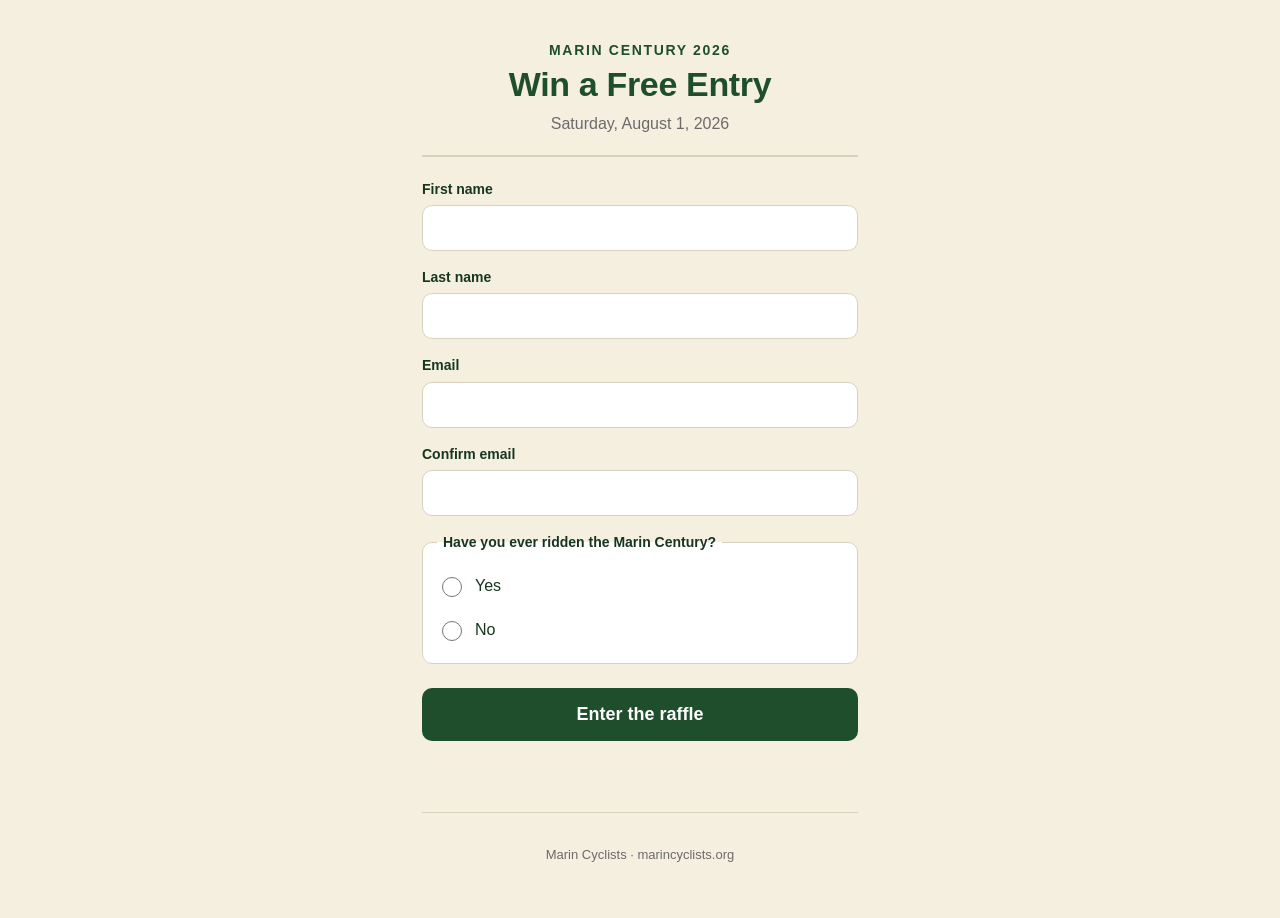
==== index.html @ 7e7071ed "Initial raffle app" ====
<!DOCTYPE html>
<html lang="en">
<head>
<meta charset="UTF-8" />
<meta name="viewport" content="width=device-width, initial-scale=1, maximum-scale=1" />
<meta name="theme-color" content="#1f4e2c" />
<title>Marin Century 2026 Raffle</title>
<link rel="stylesheet" href="styles.css" />
</head>
<body>
<main class="card">
  <header class="hero">
    <p class="kicker">Marin Century 2026</p>
    <h1>Win a Free Entry</h1>
    <p class="subhead">Saturday, August 1, 2026</p>
  </header>

  <!-- Entry form -->
  <form id="raffleForm" novalidate>
    <label>
      First name
      <input type="text" name="firstName" autocomplete="given-name" required />
    </label>

    <label>
      Last name
      <input type="text" name="lastName" autocomplete="family-name" required />
    </label>

    <label>
      Email
      <input type="email" name="email" autocomplete="email" inputmode="email" required />
    </label>

    <label>
      Confirm email
      <input type="email" name="confirmEmail" autocomplete="email" inputmode="email" required />
    </label>

    <fieldset class="radio-group">
      <legend>Have you ever ridden the Marin Century?</legend>
      <label class="radio">
        <input type="radio" name="ridden" value="yes" required /> Yes
      </label>
      <label class="radio">
        <input type="radio" name="ridden" value="no" required /> No
      </label>
    </fieldset>

    <button type="submit" id="submitBtn">Enter the raffle</button>
    <p id="errorMsg" class="error" role="alert" aria-live="polite"></p>
  </form>

  <!-- Sending state -->
  <div id="sending" class="status hidden">
    <div class="spinner" aria-hidden="true"></div>
    <p>Entering you in the raffle…</p>
  </div>

  <!-- Success state -->
  <div id="success" class="status hidden">
    <div class="checkmark" aria-hidden="true">✓</div>
    <h2>You're entered!</h2>
    <p>Check your email for a confirmation and your discount code.</p>
    <p class="small">Winner will be drawn after the expo. Good luck!</p>
  </div>

  <footer>
    <p>Marin Cyclists · marincyclists.org</p>
  </footer>
</main>

<script src="app.js"></script>
</body>
</html>
---- styles.css ----
/* Marin Century palette pulled from the poster:
   deep green, mustard/gold accent, warm cream background */
:root {
  --mc-green: #1f4e2c;
  --mc-green-dark: #163620;
  --mc-gold: #d9a43a;
  --mc-cream: #f5efe0;
  --mc-ink: #1a1a1a;
  --mc-muted: #6b6b6b;
  --mc-error: #b3261e;
  --mc-border: #d8d1bd;
}

* { box-sizing: border-box; }

html, body {
  margin: 0;
  padding: 0;
  background: var(--mc-cream);
  color: var(--mc-ink);
  font-family: -apple-system, BlinkMacSystemFont, "Segoe UI", Roboto, "Helvetica Neue", sans-serif;
  font-size: 17px;
  line-height: 1.45;
  -webkit-font-smoothing: antialiased;
}

.card {
  max-width: 480px;
  margin: 0 auto;
  padding: 28px 22px 40px;
}

.hero {
  text-align: center;
  padding: 12px 0 20px;
  border-bottom: 2px solid var(--mc-border);
  margin-bottom: 22px;
}

.kicker {
  font-size: 14px;
  letter-spacing: 0.12em;
  text-transform: uppercase;
  color: var(--mc-green);
  margin: 0 0 6px;
  font-weight: 600;
}

h1 {
  font-size: 34px;
  line-height: 1.1;
  color: var(--mc-green);
  margin: 0 0 8px;
  font-weight: 800;
  letter-spacing: -0.01em;
}

.subhead {
  margin: 0;
  color: var(--mc-muted);
  font-size: 16px;
}

form {
  display: flex;
  flex-direction: column;
  gap: 16px;
}

label {
  display: flex;
  flex-direction: column;
  font-size: 14px;
  font-weight: 600;
  color: var(--mc-green-dark);
  gap: 6px;
}

input[type="text"],
input[type="email"] {
  font-size: 17px; /* 16px+ prevents iOS zoom on focus */
  padding: 12px 14px;
  border: 1.5px solid var(--mc-border);
  border-radius: 10px;
  background: #fff;
  color: var(--mc-ink);
  font-family: inherit;
  transition: border-color 0.15s;
}

input:focus {
  outline: none;
  border-color: var(--mc-green);
  box-shadow: 0 0 0 3px rgba(31, 78, 44, 0.15);
}

.radio-group {
  border: 1.5px solid var(--mc-border);
  border-radius: 10px;
  padding: 12px 14px;
  background: #fff;
  margin: 0;
}

.radio-group legend {
  font-size: 14px;
  font-weight: 600;
  color: var(--mc-green-dark);
  padding: 0 6px;
}

.radio {
  flex-direction: row;
  align-items: center;
  gap: 10px;
  font-weight: 500;
  padding: 10px 0;
  font-size: 16px;
}

.radio input {
  width: 20px;
  height: 20px;
  accent-color: var(--mc-green);
}

button[type="submit"] {
  background: var(--mc-green);
  color: #fff;
  border: none;
  padding: 16px;
  font-size: 18px;
  font-weight: 700;
  border-radius: 10px;
  cursor: pointer;
  margin-top: 8px;
  font-family: inherit;
  transition: background 0.15s;
}

button[type="submit"]:hover,
button[type="submit"]:focus {
  background: var(--mc-green-dark);
}

button[type="submit"]:disabled {
  background: #9aa59c;
  cursor: not-allowed;
}

.error {
  color: var(--mc-error);
  font-size: 15px;
  margin: 4px 0 0;
  min-height: 1em;
  font-weight: 500;
}

.hidden { display: none !important; }

.status {
  text-align: center;
  padding: 30px 10px;
}

.status h2 {
  color: var(--mc-green);
  font-size: 28px;
  margin: 16px 0 8px;
}

.status .small {
  color: var(--mc-muted);
  font-size: 15px;
  margin-top: 16px;
}

.checkmark {
  width: 72px;
  height: 72px;
  margin: 0 auto;
  background: var(--mc-gold);
  color: #fff;
  border-radius: 50%;
  display: flex;
  align-items: center;
  justify-content: center;
  font-size: 42px;
  font-weight: 700;
}

.spinner {
  width: 42px;
  height: 42px;
  border: 4px solid var(--mc-border);
  border-top-color: var(--mc-green);
  border-radius: 50%;
  margin: 0 auto 14px;
  animation: spin 0.8s linear infinite;
}

@keyframes spin {
  to { transform: rotate(360deg); }
}

footer {
  text-align: center;
  margin-top: 36px;
  padding-top: 20px;
  border-top: 1px solid var(--mc-border);
  color: var(--mc-muted);
  font-size: 13px;
}
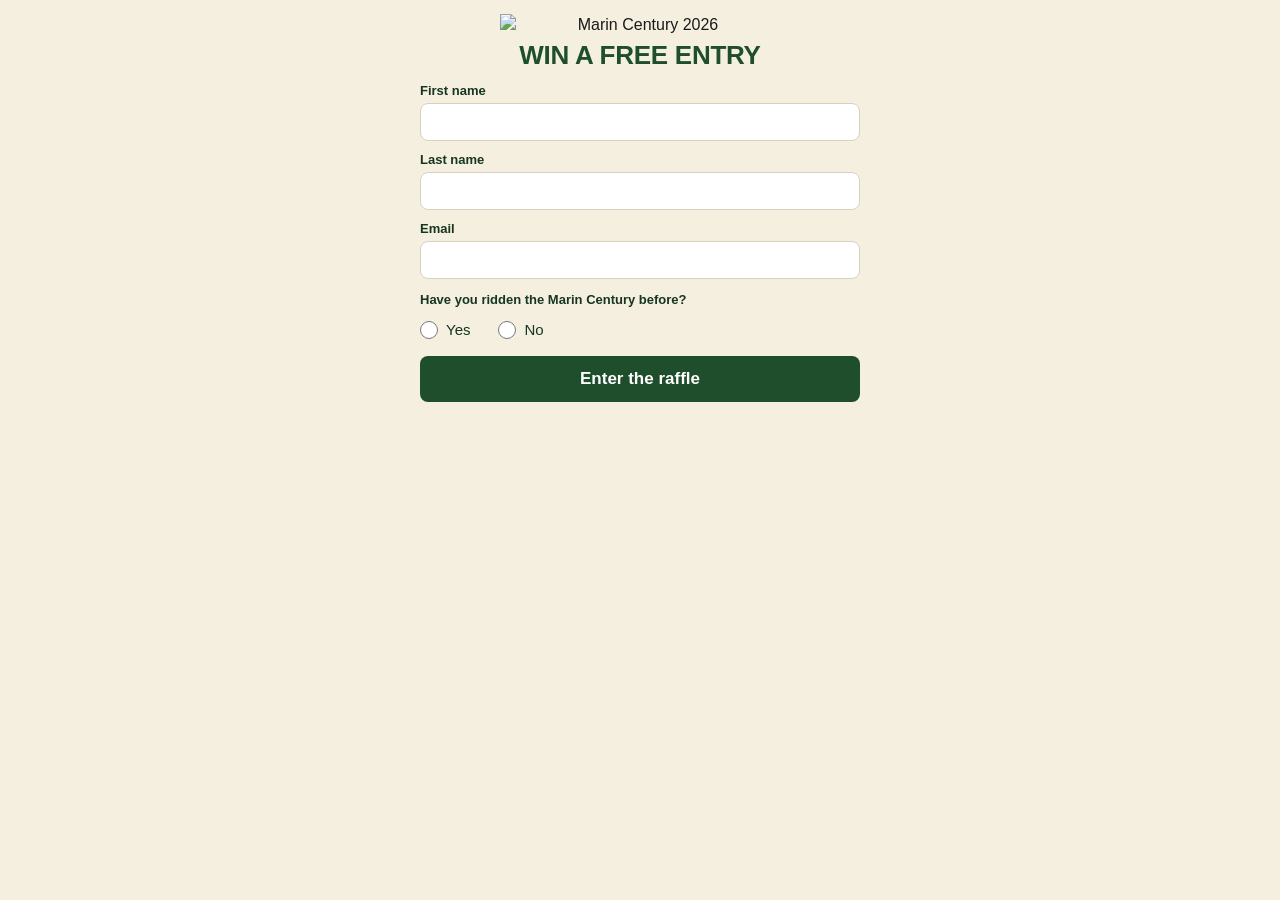
==== commit 6350cb34: "Add files via upload" ====
--- a/index.html
+++ b/index.html
@@ -10,9 +10,8 @@
 <body>
 <main class="card">
   <header class="hero">
-    <p class="kicker">Marin Century 2026</p>
+    <img src="assets/logo.png" alt="Marin Century 2026" class="logo" />
     <h1>Win a Free Entry</h1>
-    <p class="subhead">Saturday, August 1, 2026</p>
   </header>
 
   <!-- Entry form -->
@@ -32,19 +31,16 @@
       <input type="email" name="email" autocomplete="email" inputmode="email" required />
     </label>
 
-    <label>
-      Confirm email
-      <input type="email" name="confirmEmail" autocomplete="email" inputmode="email" required />
-    </label>
-
     <fieldset class="radio-group">
-      <legend>Have you ever ridden the Marin Century?</legend>
-      <label class="radio">
-        <input type="radio" name="ridden" value="yes" required /> Yes
-      </label>
-      <label class="radio">
-        <input type="radio" name="ridden" value="no" required /> No
-      </label>
+      <legend>Have you ridden the Marin Century before?</legend>
+      <div class="radio-row">
+        <label class="radio">
+          <input type="radio" name="ridden" value="yes" required /> Yes
+        </label>
+        <label class="radio">
+          <input type="radio" name="ridden" value="no" required /> No
+        </label>
+      </div>
     </fieldset>
 
     <button type="submit" id="submitBtn">Enter the raffle</button>
@@ -61,13 +57,8 @@
   <div id="success" class="status hidden">
     <div class="checkmark" aria-hidden="true">✓</div>
     <h2>You're entered!</h2>
-    <p>Check your email for a confirmation and your discount code.</p>
-    <p class="small">Winner will be drawn after the expo. Good luck!</p>
+    <p>Check your email for confirmation and your discount code.</p>
   </div>
-
-  <footer>
-    <p>Marin Cyclists · marincyclists.org</p>
-  </footer>
 </main>
 
 <script src="app.js"></script>
--- a/styles.css
+++ b/styles.css
@@ -1,5 +1,4 @@
-/* Marin Century palette pulled from the poster:
-   deep green, mustard/gold accent, warm cream background */
+/* Marin Century palette, compacted to fit one phone screen */
 :root {
   --mc-green: #1f4e2c;
   --mc-green-dark: #163620;
@@ -19,69 +18,62 @@
   background: var(--mc-cream);
   color: var(--mc-ink);
   font-family: -apple-system, BlinkMacSystemFont, "Segoe UI", Roboto, "Helvetica Neue", sans-serif;
-  font-size: 17px;
-  line-height: 1.45;
+  font-size: 16px;
+  line-height: 1.4;
   -webkit-font-smoothing: antialiased;
+  min-height: 100vh;
 }
 
 .card {
   max-width: 480px;
   margin: 0 auto;
-  padding: 28px 22px 40px;
+  padding: 14px 20px 12px;
 }
 
 .hero {
   text-align: center;
-  padding: 12px 0 20px;
-  border-bottom: 2px solid var(--mc-border);
-  margin-bottom: 22px;
-}
-
-.kicker {
-  font-size: 14px;
-  letter-spacing: 0.12em;
-  text-transform: uppercase;
+  margin-bottom: 12px;
+}
+
+.logo {
+  display: block;
+  width: 280px;
+  max-width: 90%;
+  height: auto;
+  margin: 0 auto 6px;
+}
+
+h1 {
+  font-size: 26px;
+  line-height: 1.05;
   color: var(--mc-green);
-  margin: 0 0 6px;
-  font-weight: 600;
-}
-
-h1 {
-  font-size: 34px;
-  line-height: 1.1;
-  color: var(--mc-green);
-  margin: 0 0 8px;
+  margin: 0;
   font-weight: 800;
   letter-spacing: -0.01em;
-}
-
-.subhead {
-  margin: 0;
-  color: var(--mc-muted);
-  font-size: 16px;
+  text-transform: uppercase;
 }
 
 form {
   display: flex;
   flex-direction: column;
-  gap: 16px;
+  gap: 10px;
 }
 
 label {
   display: flex;
   flex-direction: column;
-  font-size: 14px;
+  font-size: 13px;
   font-weight: 600;
   color: var(--mc-green-dark);
-  gap: 6px;
+  gap: 3px;
 }
 
 input[type="text"],
 input[type="email"] {
-  font-size: 17px; /* 16px+ prevents iOS zoom on focus */
-  padding: 12px 14px;
+  font-size: 16px; /* 16px+ prevents iOS zoom on focus */
+  padding: 9px 12px;
   border: 1.5px solid var(--mc-border);
-  border-radius: 10px;
+  border-radius: 8px;
   background: #fff;
   color: var(--mc-ink);
   font-family: inherit;
@@ -95,45 +87,54 @@
 }
 
 .radio-group {
-  border: 1.5px solid var(--mc-border);
-  border-radius: 10px;
-  padding: 12px 14px;
-  background: #fff;
-  margin: 0;
+  border: none;
+  padding: 0;
+  margin: 2px 0 0;
+  background: transparent;
 }
 
 .radio-group legend {
-  font-size: 14px;
+  font-size: 13px;
   font-weight: 600;
   color: var(--mc-green-dark);
-  padding: 0 6px;
+  padding: 0;
+  margin-bottom: 6px;
+}
+
+/* Side-by-side Yes / No */
+.radio-row {
+  display: flex;
+  gap: 28px;
+  padding: 4px 0 2px;
 }
 
 .radio {
   flex-direction: row;
   align-items: center;
-  gap: 10px;
+  gap: 8px;
   font-weight: 500;
-  padding: 10px 0;
-  font-size: 16px;
+  font-size: 15px;
+  margin: 0;
+  cursor: pointer;
 }
 
 .radio input {
-  width: 20px;
-  height: 20px;
+  width: 18px;
+  height: 18px;
   accent-color: var(--mc-green);
+  margin: 0;
 }
 
 button[type="submit"] {
   background: var(--mc-green);
   color: #fff;
   border: none;
-  padding: 16px;
-  font-size: 18px;
+  padding: 13px;
+  font-size: 17px;
   font-weight: 700;
-  border-radius: 10px;
+  border-radius: 8px;
   cursor: pointer;
-  margin-top: 8px;
+  margin-top: 4px;
   font-family: inherit;
   transition: background 0.15s;
 }
@@ -150,34 +151,34 @@
 
 .error {
   color: var(--mc-error);
-  font-size: 15px;
-  margin: 4px 0 0;
+  font-size: 14px;
+  margin: 2px 0 0;
   min-height: 1em;
   font-weight: 500;
+  text-align: center;
 }
 
 .hidden { display: none !important; }
 
 .status {
   text-align: center;
-  padding: 30px 10px;
+  padding: 20px 10px;
 }
 
 .status h2 {
   color: var(--mc-green);
-  font-size: 28px;
-  margin: 16px 0 8px;
-}
-
-.status .small {
-  color: var(--mc-muted);
+  font-size: 24px;
+  margin: 10px 0 6px;
+}
+
+.status p {
+  margin: 4px 0;
   font-size: 15px;
-  margin-top: 16px;
 }
 
 .checkmark {
-  width: 72px;
-  height: 72px;
+  width: 60px;
+  height: 60px;
   margin: 0 auto;
   background: var(--mc-gold);
   color: #fff;
@@ -185,29 +186,20 @@
   display: flex;
   align-items: center;
   justify-content: center;
-  font-size: 42px;
+  font-size: 36px;
   font-weight: 700;
 }
 
 .spinner {
-  width: 42px;
-  height: 42px;
+  width: 38px;
+  height: 38px;
   border: 4px solid var(--mc-border);
   border-top-color: var(--mc-green);
   border-radius: 50%;
-  margin: 0 auto 14px;
+  margin: 0 auto 10px;
   animation: spin 0.8s linear infinite;
 }
 
 @keyframes spin {
   to { transform: rotate(360deg); }
 }
-
-footer {
-  text-align: center;
-  margin-top: 36px;
-  padding-top: 20px;
-  border-top: 1px solid var(--mc-border);
-  color: var(--mc-muted);
-  font-size: 13px;
-}
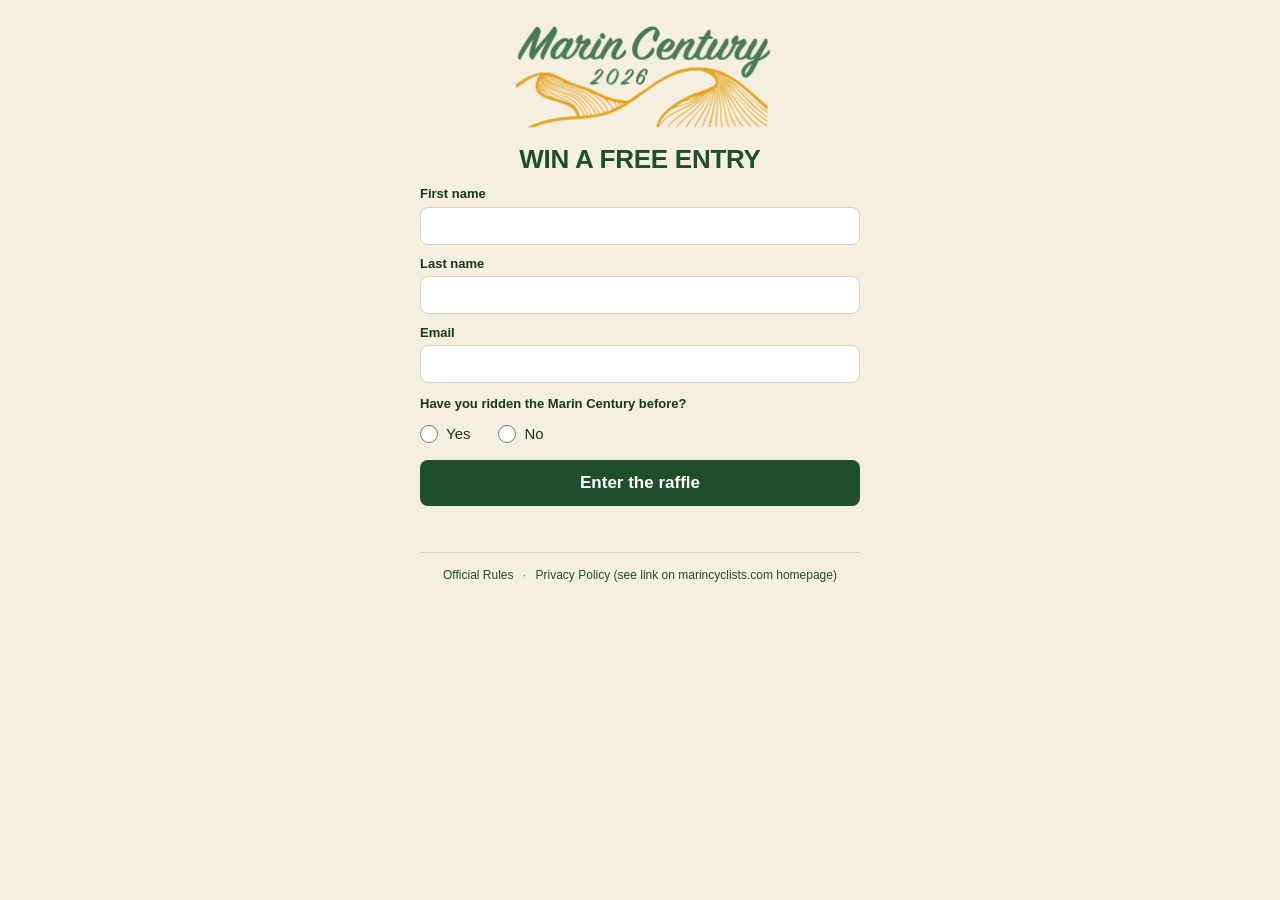
==== commit 7edab1b4: "vers4-23" ====
--- a/index.html
+++ b/index.html
@@ -57,8 +57,22 @@
   <div id="success" class="status hidden">
     <div class="checkmark" aria-hidden="true">✓</div>
     <h2>You're entered!</h2>
-    <p>Check your email for confirmation and your discount code.</p>
+    <p>Check your email for your discount code — and a head start on registration for the 63rd Marin Century.</p>
+
+    <div class="social-proof">
+      <p class="stat">94% of riders recommend the Marin Century to a friend.</p>
+      <p class="stat-sub">Three years running, per last year's survey.</p>
+      <p class="joke">The other 6% were still mad about the climb on Marshall Wall.</p>
+    </div>
+
+    <a class="cta-button" href="https://marincentury.redpodium.com/2026-marin-century?utm_source=raffel&utm_medium=web&utm_campaign=2026mc&utm_content=2026_05_02_wcc&registrants.source=source%3Araffel%7Cmedium%3Aweb%7Ccontent%3A2026_05_02_wcc%7Ccampaign%3A2026mc">Register for the Marin Century →</a>
   </div>
+
+  <footer class="legal-footer">
+    <a href="rules.html">Official Rules</a>
+    <span aria-hidden="true">·</span>
+    <a href="https://marincyclists.com" target="_blank" rel="noopener">Privacy Policy (see link on marincyclists.com homepage)</a>
+  </footer>
 </main>
 
 <script src="app.js"></script>
--- a/styles.css
+++ b/styles.css
@@ -176,6 +176,109 @@
   font-size: 15px;
 }
 
+.social-proof {
+  margin: 22px 0 18px;
+  padding: 16px 14px 14px;
+  background: #fff;
+  border-radius: 10px;
+  border: 1.5px solid var(--mc-border);
+}
+
+.stat {
+  font-size: 17px;
+  font-weight: 700;
+  color: var(--mc-green);
+  margin: 0 0 2px;
+  line-height: 1.25;
+}
+
+.stat-sub {
+  font-size: 13px;
+  color: var(--mc-muted);
+  margin: 0 0 10px;
+  font-style: italic;
+}
+
+.joke {
+  font-size: 14px;
+  color: var(--mc-ink);
+  margin: 8px 0 0;
+  padding-top: 10px;
+  border-top: 1px dashed var(--mc-border);
+  line-height: 1.35;
+}
+
+.cta-button {
+  display: block;
+  background: var(--mc-gold);
+  color: var(--mc-green-dark);
+  text-decoration: none;
+  padding: 14px 16px;
+  font-size: 17px;
+  font-weight: 700;
+  border-radius: 10px;
+  text-align: center;
+  margin: 4px 0 8px;
+  transition: background 0.15s;
+}
+
+.cta-button:hover,
+.cta-button:focus {
+  background: #c89428;
+}
+
+/* Legal footer with rules + privacy links */
+.legal-footer {
+  text-align: center;
+  margin-top: 20px;
+  padding-top: 14px;
+  border-top: 1px solid var(--mc-border);
+  font-size: 12px;
+  color: var(--mc-muted);
+}
+
+.legal-footer a {
+  color: var(--mc-green);
+  text-decoration: none;
+}
+
+.legal-footer a:hover,
+.legal-footer a:focus {
+  text-decoration: underline;
+}
+
+.legal-footer span {
+  margin: 0 6px;
+}
+
+/* Rules page */
+.rules-page h1 {
+  font-size: 24px;
+  text-transform: none;
+}
+
+.rules h3 {
+  color: var(--mc-green);
+  font-size: 15px;
+  margin: 18px 0 4px;
+  text-transform: uppercase;
+  letter-spacing: 0.04em;
+}
+
+.rules h3:first-child {
+  margin-top: 0;
+}
+
+.rules p {
+  margin: 0 0 6px;
+  font-size: 15px;
+  line-height: 1.45;
+}
+
+.rules a {
+  color: var(--mc-green);
+}
+
 .checkmark {
   width: 60px;
   height: 60px;
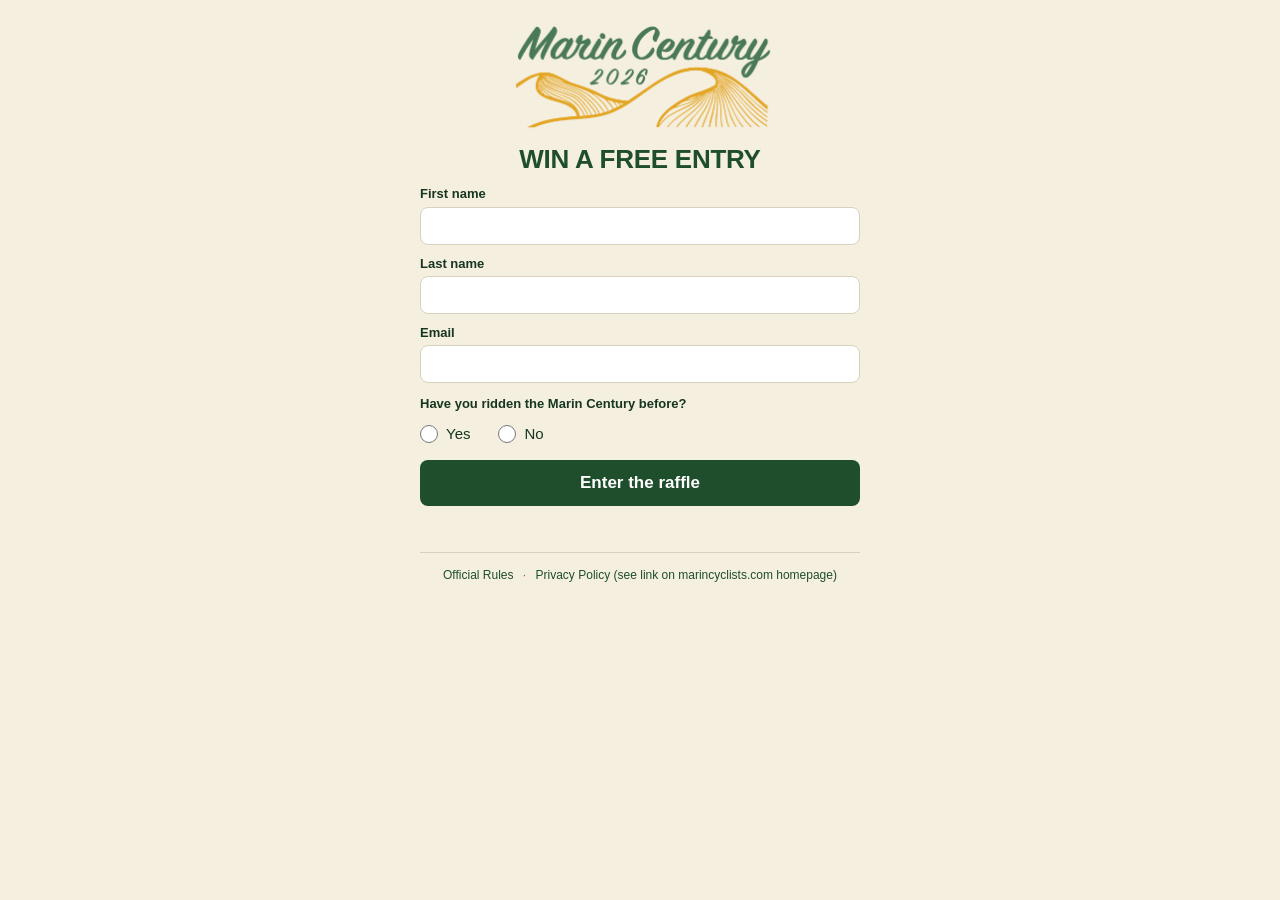
==== commit a95d9b2f: "confirm page wording" ====
--- a/index.html
+++ b/index.html
@@ -57,15 +57,11 @@
   <div id="success" class="status hidden">
     <div class="checkmark" aria-hidden="true">✓</div>
     <h2>You're entered!</h2>
-    <p>Check your email for your discount code — and a head start on registration for the 63rd Marin Century.</p>
 
     <div class="social-proof">
-      <p class="stat">94% of riders recommend the Marin Century to a friend.</p>
-      <p class="stat-sub">Three years running, per last year's survey.</p>
+      <p class="stat">94% of 2025 Marin Century riders would recommend the Marin Century to a friend.</p>
       <p class="joke">The other 6% were still mad about the climb on Marshall Wall.</p>
     </div>
-
-    <a class="cta-button" href="https://marincentury.redpodium.com/2026-marin-century?utm_source=raffel&utm_medium=web&utm_campaign=2026mc&utm_content=2026_05_02_wcc&registrants.source=source%3Araffel%7Cmedium%3Aweb%7Ccontent%3A2026_05_02_wcc%7Ccampaign%3A2026mc">Register for the Marin Century →</a>
   </div>
 
   <footer class="legal-footer">
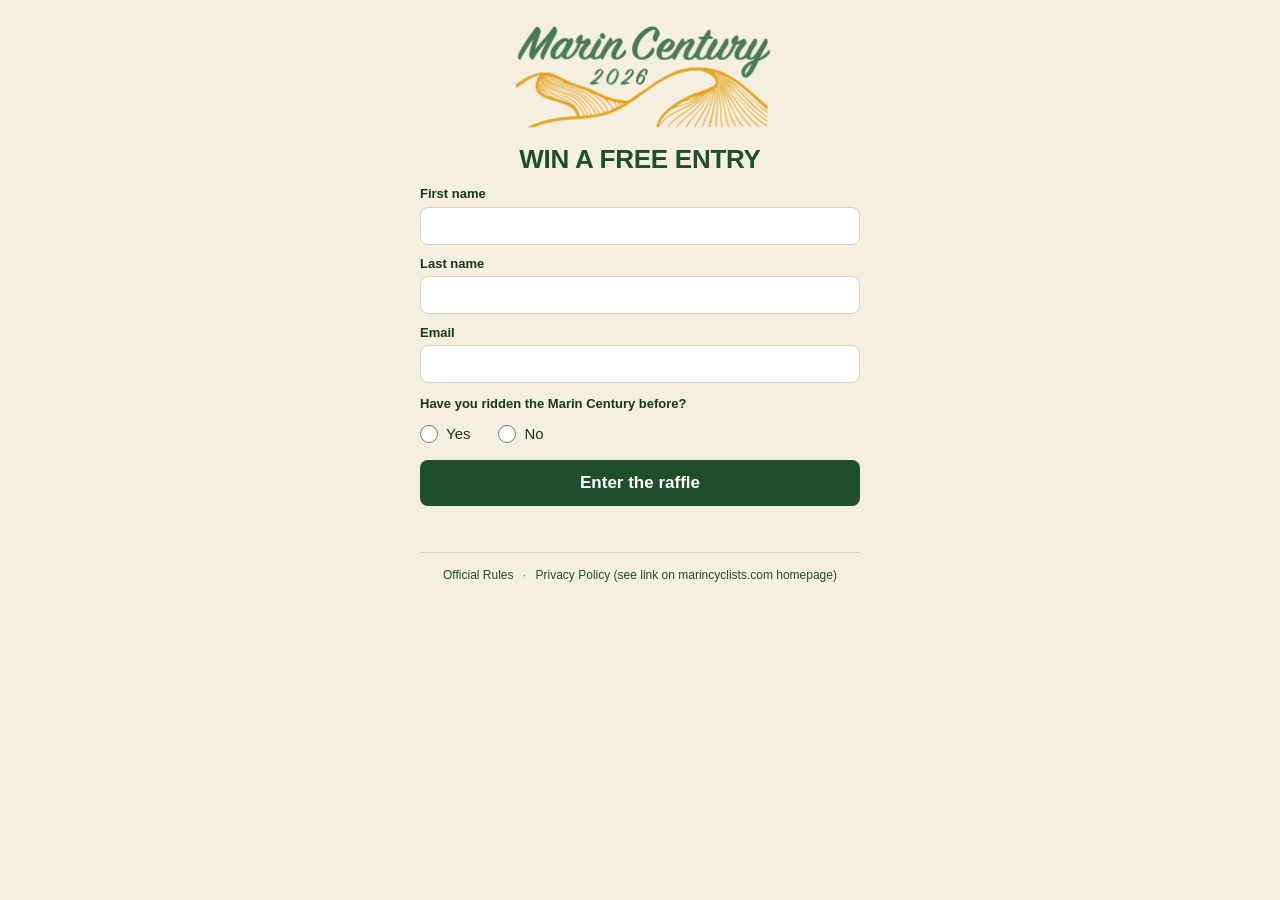
==== commit 16fb2088: "Add entry geolocation reporting" ====
--- a/index.html
+++ b/index.html
@@ -59,8 +59,8 @@
     <h2>You're entered!</h2>
 
     <div class="social-proof">
-      <p class="stat">94% of 2025 Marin Century riders would recommend the Marin Century to a friend.</p>
-      <p class="joke">The other 6% were still mad about the climb on Marshall Wall.</p>
+      <p class="stat">98% of 2025 Marin Century riders would recommend the Marin Century to a friend.</p>
+      <p class="joke">The other 2% were still mad about the climb on Marshall Wall.</p>
     </div>
   </div>
 
